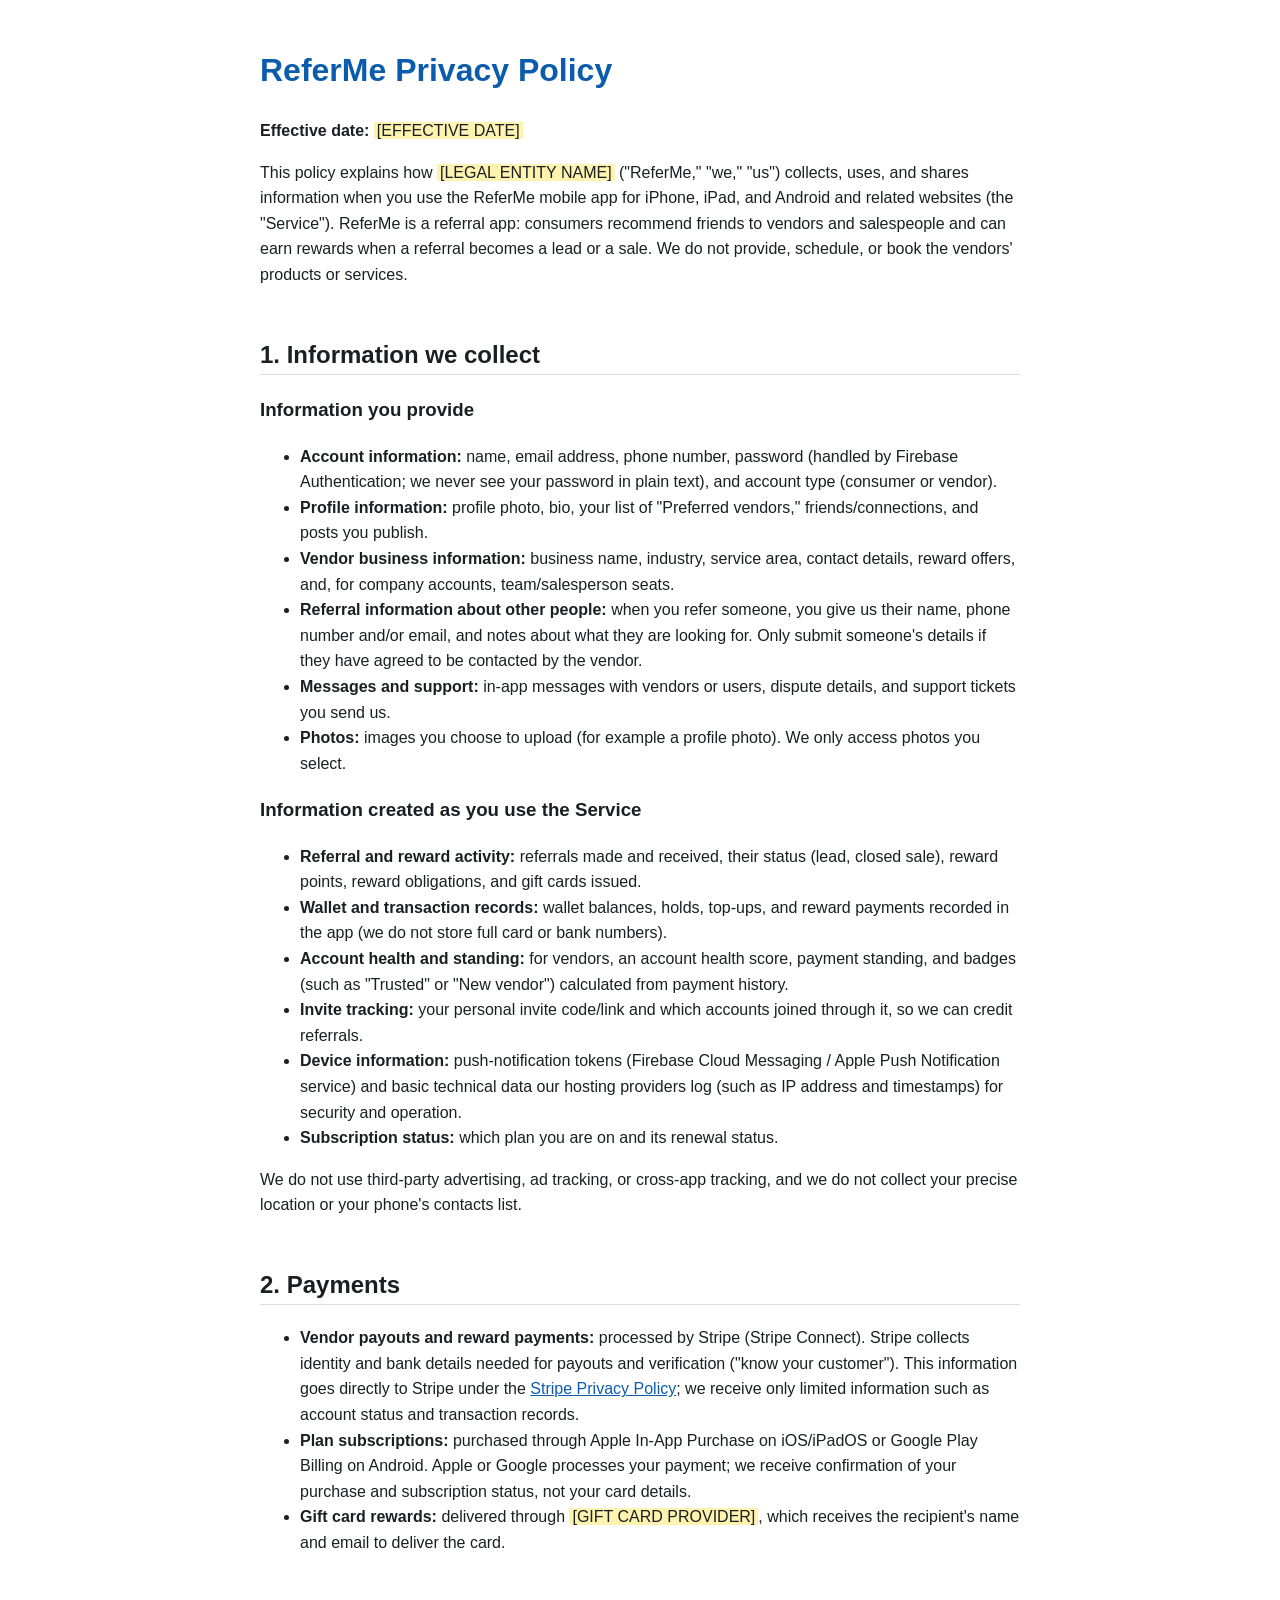
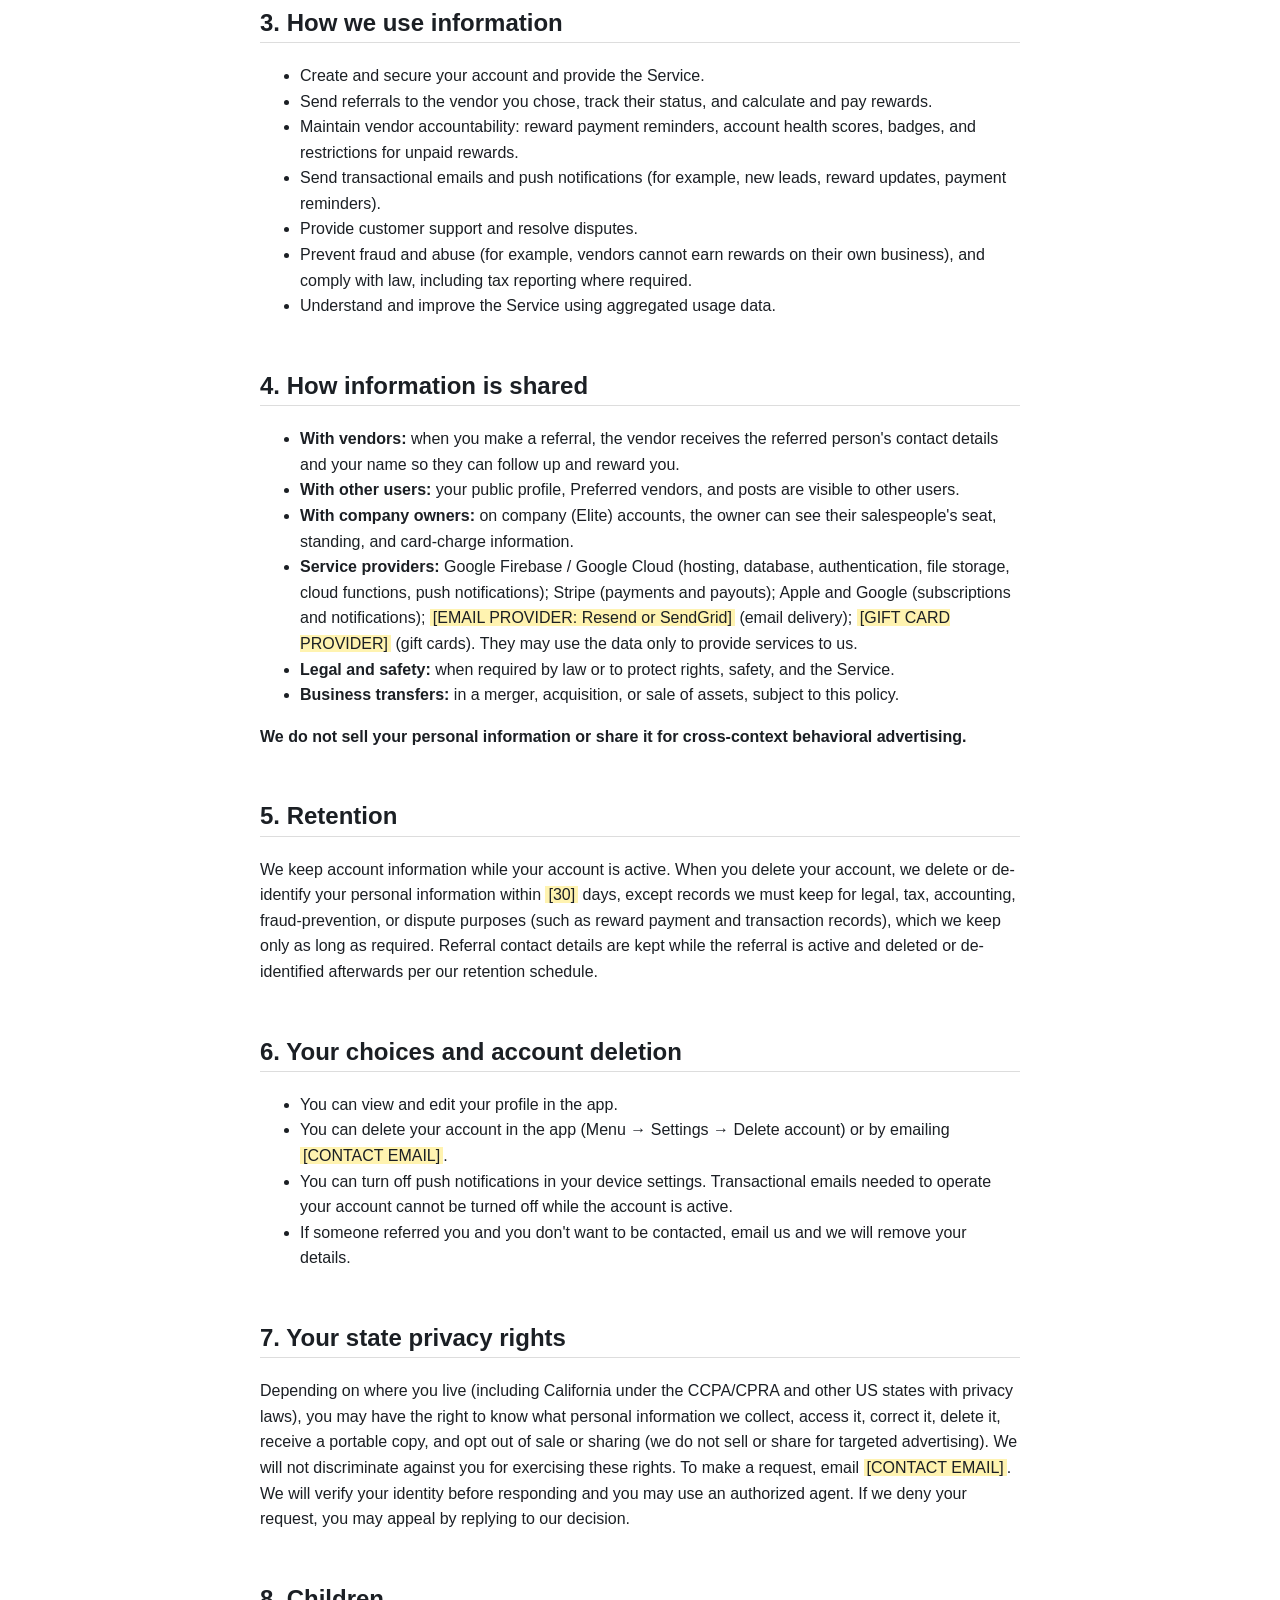
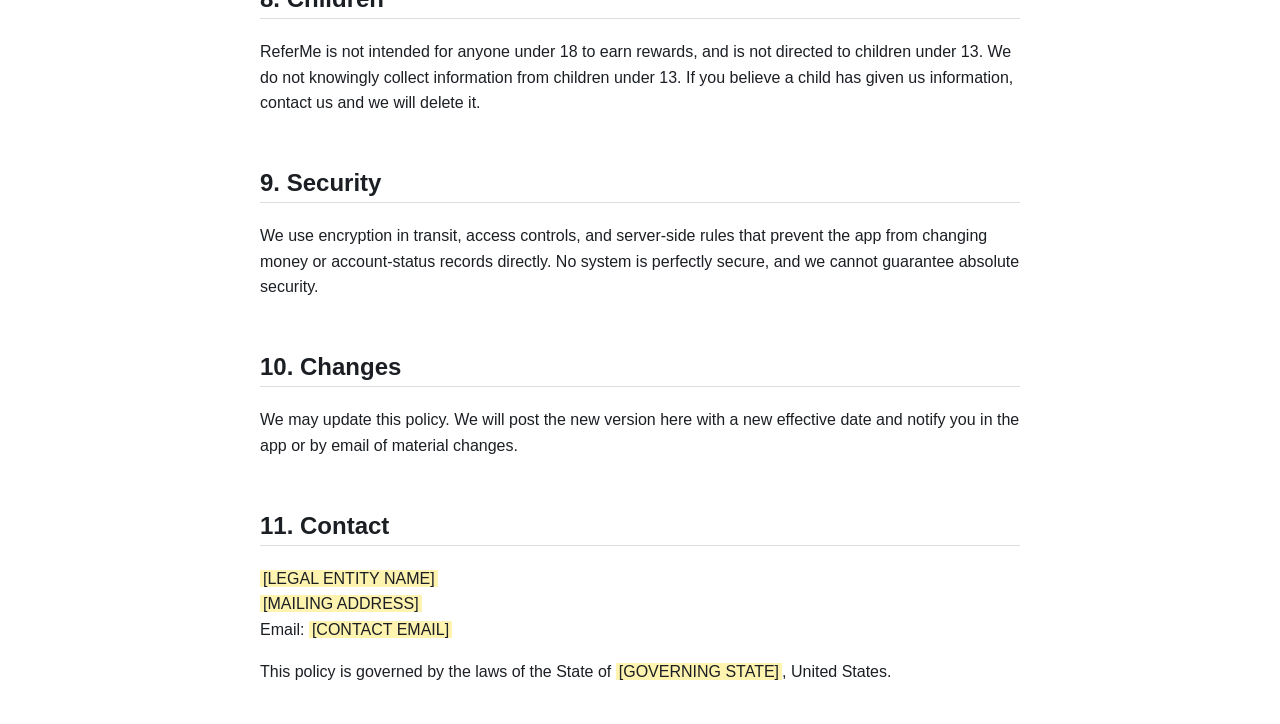
==== privacy.html @ cc39cfc4 "ReferMe privacy policy" ====
<!doctype html><html lang="en"><head><meta charset="utf-8"><meta name="viewport" content="width=device-width,initial-scale=1"><title>ReferMe Privacy Policy</title><link rel="stylesheet" href="style.css"></head><body>
<h1>ReferMe Privacy Policy</h1>
<p><strong>Effective date:</strong> <span class="ph">[EFFECTIVE DATE]</span></p>
<p>This policy explains how <span class="ph">[LEGAL ENTITY NAME]</span> ("ReferMe," "we," "us") collects, uses, and shares information when you use the ReferMe mobile app for iPhone, iPad, and Android and related websites (the "Service"). ReferMe is a referral app: consumers recommend friends to vendors and salespeople and can earn rewards when a referral becomes a lead or a sale. We do not provide, schedule, or book the vendors' products or services.</p>

<h2>1. Information we collect</h2>
<h3>Information you provide</h3>
<ul>
<li><strong>Account information:</strong> name, email address, phone number, password (handled by Firebase Authentication; we never see your password in plain text), and account type (consumer or vendor).</li>
<li><strong>Profile information:</strong> profile photo, bio, your list of "Preferred vendors," friends/connections, and posts you publish.</li>
<li><strong>Vendor business information:</strong> business name, industry, service area, contact details, reward offers, and, for company accounts, team/salesperson seats.</li>
<li><strong>Referral information about other people:</strong> when you refer someone, you give us their name, phone number and/or email, and notes about what they are looking for. Only submit someone's details if they have agreed to be contacted by the vendor.</li>
<li><strong>Messages and support:</strong> in-app messages with vendors or users, dispute details, and support tickets you send us.</li>
<li><strong>Photos:</strong> images you choose to upload (for example a profile photo). We only access photos you select.</li>
</ul>
<h3>Information created as you use the Service</h3>
<ul>
<li><strong>Referral and reward activity:</strong> referrals made and received, their status (lead, closed sale), reward points, reward obligations, and gift cards issued.</li>
<li><strong>Wallet and transaction records:</strong> wallet balances, holds, top-ups, and reward payments recorded in the app (we do not store full card or bank numbers).</li>
<li><strong>Account health and standing:</strong> for vendors, an account health score, payment standing, and badges (such as "Trusted" or "New vendor") calculated from payment history.</li>
<li><strong>Invite tracking:</strong> your personal invite code/link and which accounts joined through it, so we can credit referrals.</li>
<li><strong>Device information:</strong> push-notification tokens (Firebase Cloud Messaging / Apple Push Notification service) and basic technical data our hosting providers log (such as IP address and timestamps) for security and operation.</li>
<li><strong>Subscription status:</strong> which plan you are on and its renewal status.</li>
</ul>
<p>We do not use third-party advertising, ad tracking, or cross-app tracking, and we do not collect your precise location or your phone's contacts list.</p>

<h2>2. Payments</h2>
<ul>
<li><strong>Vendor payouts and reward payments:</strong> processed by Stripe (Stripe Connect). Stripe collects identity and bank details needed for payouts and verification ("know your customer"). This information goes directly to Stripe under the <a href="https://stripe.com/privacy">Stripe Privacy Policy</a>; we receive only limited information such as account status and transaction records.</li>
<li><strong>Plan subscriptions:</strong> purchased through Apple In-App Purchase on iOS/iPadOS or Google Play Billing on Android. Apple or Google processes your payment; we receive confirmation of your purchase and subscription status, not your card details.</li>
<li><strong>Gift card rewards:</strong> delivered through <span class="ph">[GIFT CARD PROVIDER]</span>, which receives the recipient's name and email to deliver the card.</li>
</ul>

<h2>3. How we use information</h2>
<ul>
<li>Create and secure your account and provide the Service.</li>
<li>Send referrals to the vendor you chose, track their status, and calculate and pay rewards.</li>
<li>Maintain vendor accountability: reward payment reminders, account health scores, badges, and restrictions for unpaid rewards.</li>
<li>Send transactional emails and push notifications (for example, new leads, reward updates, payment reminders).</li>
<li>Provide customer support and resolve disputes.</li>
<li>Prevent fraud and abuse (for example, vendors cannot earn rewards on their own business), and comply with law, including tax reporting where required.</li>
<li>Understand and improve the Service using aggregated usage data.</li>
</ul>

<h2>4. How information is shared</h2>
<ul>
<li><strong>With vendors:</strong> when you make a referral, the vendor receives the referred person's contact details and your name so they can follow up and reward you.</li>
<li><strong>With other users:</strong> your public profile, Preferred vendors, and posts are visible to other users.</li>
<li><strong>With company owners:</strong> on company (Elite) accounts, the owner can see their salespeople's seat, standing, and card-charge information.</li>
<li><strong>Service providers:</strong> Google Firebase / Google Cloud (hosting, database, authentication, file storage, cloud functions, push notifications); Stripe (payments and payouts); Apple and Google (subscriptions and notifications); <span class="ph">[EMAIL PROVIDER: Resend or SendGrid]</span> (email delivery); <span class="ph">[GIFT CARD PROVIDER]</span> (gift cards). They may use the data only to provide services to us.</li>
<li><strong>Legal and safety:</strong> when required by law or to protect rights, safety, and the Service.</li>
<li><strong>Business transfers:</strong> in a merger, acquisition, or sale of assets, subject to this policy.</li>
</ul>
<p><strong>We do not sell your personal information or share it for cross-context behavioral advertising.</strong></p>

<h2>5. Retention</h2>
<p>We keep account information while your account is active. When you delete your account, we delete or de-identify your personal information within <span class="ph">[30]</span> days, except records we must keep for legal, tax, accounting, fraud-prevention, or dispute purposes (such as reward payment and transaction records), which we keep only as long as required. Referral contact details are kept while the referral is active and deleted or de-identified afterwards per our retention schedule.</p>

<h2>6. Your choices and account deletion</h2>
<ul>
<li>You can view and edit your profile in the app.</li>
<li>You can delete your account in the app (Menu &rarr; Settings &rarr; Delete account) or by emailing <span class="ph">[CONTACT EMAIL]</span>.</li>
<li>You can turn off push notifications in your device settings. Transactional emails needed to operate your account cannot be turned off while the account is active.</li>
<li>If someone referred you and you don't want to be contacted, email us and we will remove your details.</li>
</ul>

<h2>7. Your state privacy rights</h2>
<p>Depending on where you live (including California under the CCPA/CPRA and other US states with privacy laws), you may have the right to know what personal information we collect, access it, correct it, delete it, receive a portable copy, and opt out of sale or sharing (we do not sell or share for targeted advertising). We will not discriminate against you for exercising these rights. To make a request, email <span class="ph">[CONTACT EMAIL]</span>. We will verify your identity before responding and you may use an authorized agent. If we deny your request, you may appeal by replying to our decision.</p>

<h2>8. Children</h2>
<p>ReferMe is not intended for anyone under 18 to earn rewards, and is not directed to children under 13. We do not knowingly collect information from children under 13. If you believe a child has given us information, contact us and we will delete it.</p>

<h2>9. Security</h2>
<p>We use encryption in transit, access controls, and server-side rules that prevent the app from changing money or account-status records directly. No system is perfectly secure, and we cannot guarantee absolute security.</p>

<h2>10. Changes</h2>
<p>We may update this policy. We will post the new version here with a new effective date and notify you in the app or by email of material changes.</p>

<h2>11. Contact</h2>
<p><span class="ph">[LEGAL ENTITY NAME]</span><br><span class="ph">[MAILING ADDRESS]</span><br>Email: <span class="ph">[CONTACT EMAIL]</span></p>
<p>This policy is governed by the laws of the State of <span class="ph">[GOVERNING STATE]</span>, United States.</p>
</body></html>
---- style.css ----
body{font:16px/1.6 -apple-system,Segoe UI,Roboto,sans-serif;max-width:760px;margin:0 auto;padding:24px;color:#1b1f24}
h1{color:#0b5cad}h2{margin-top:2em;border-bottom:1px solid #ddd}table{border-collapse:collapse;width:100%;font-size:14px}
td,th{border:1px solid #ccc;padding:6px;vertical-align:top}.ph{background:#fff3b0;padding:0 3px}a{color:#0b5cad}
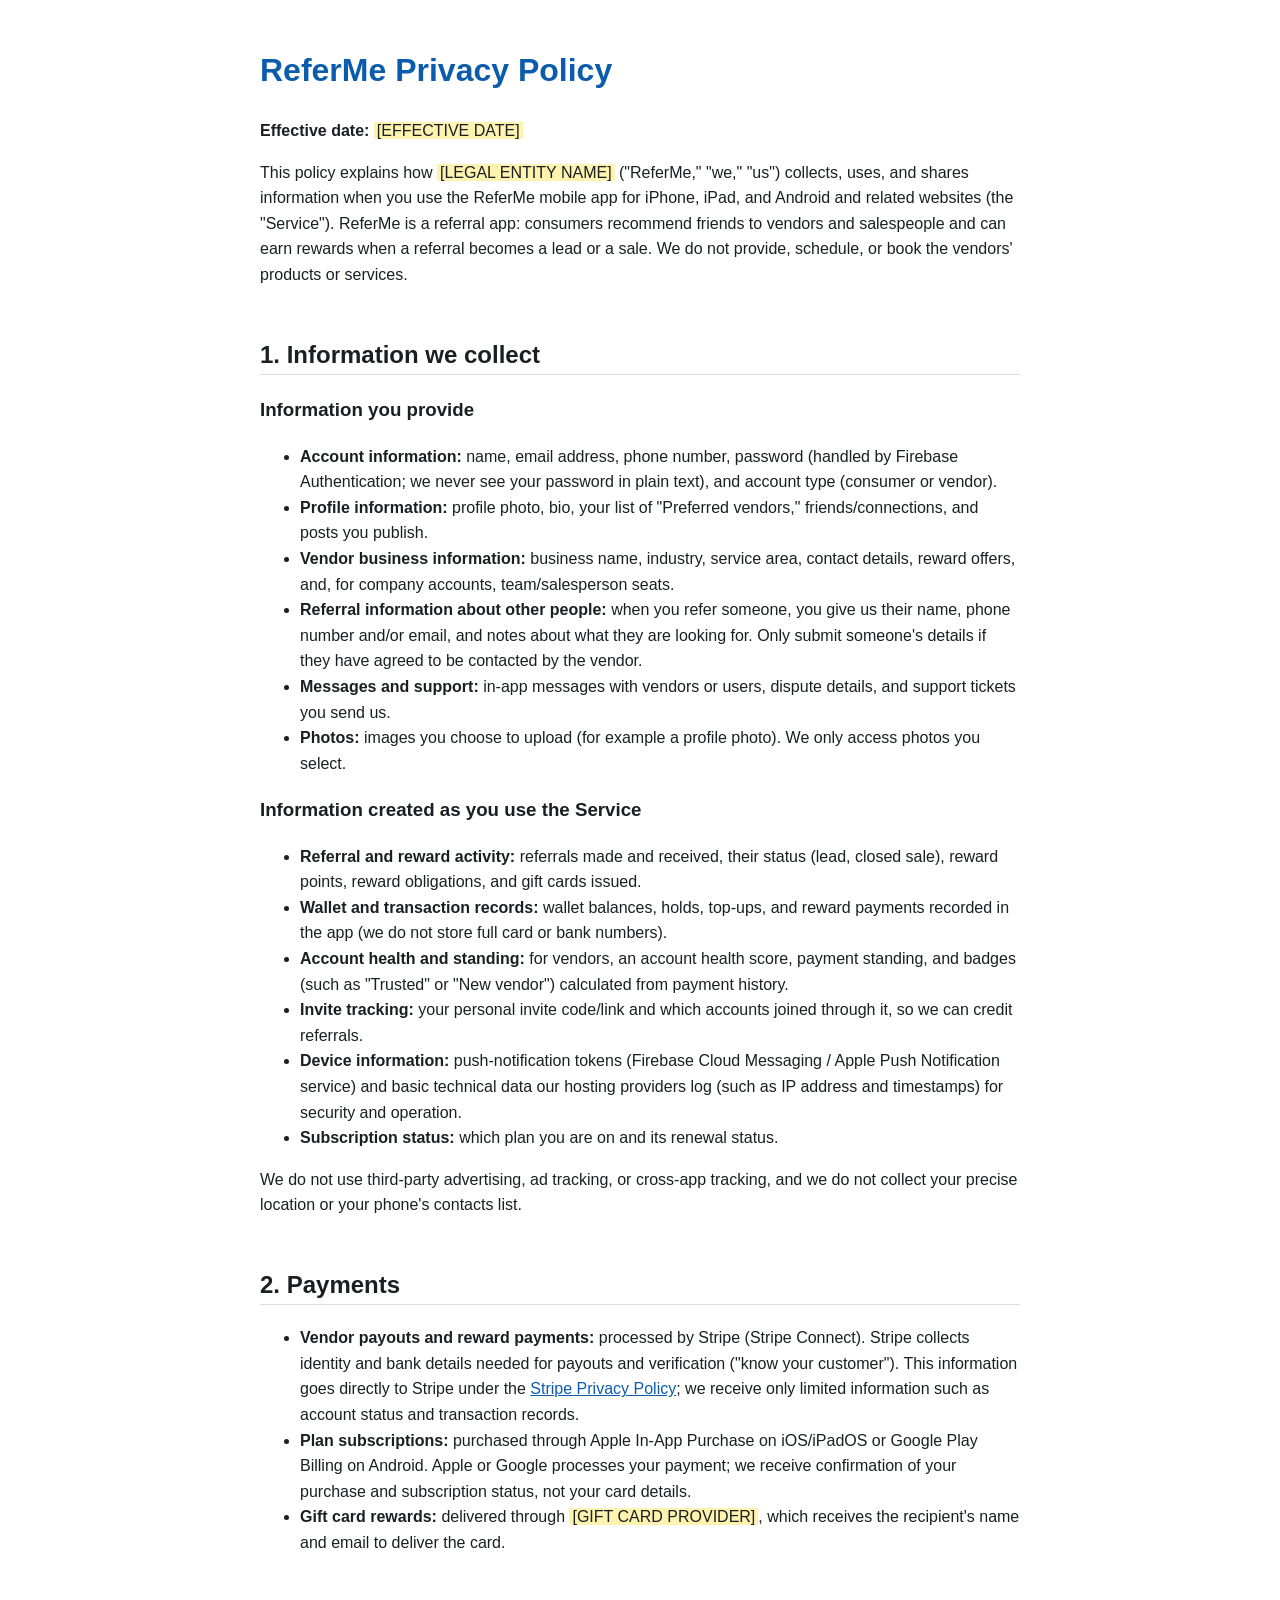
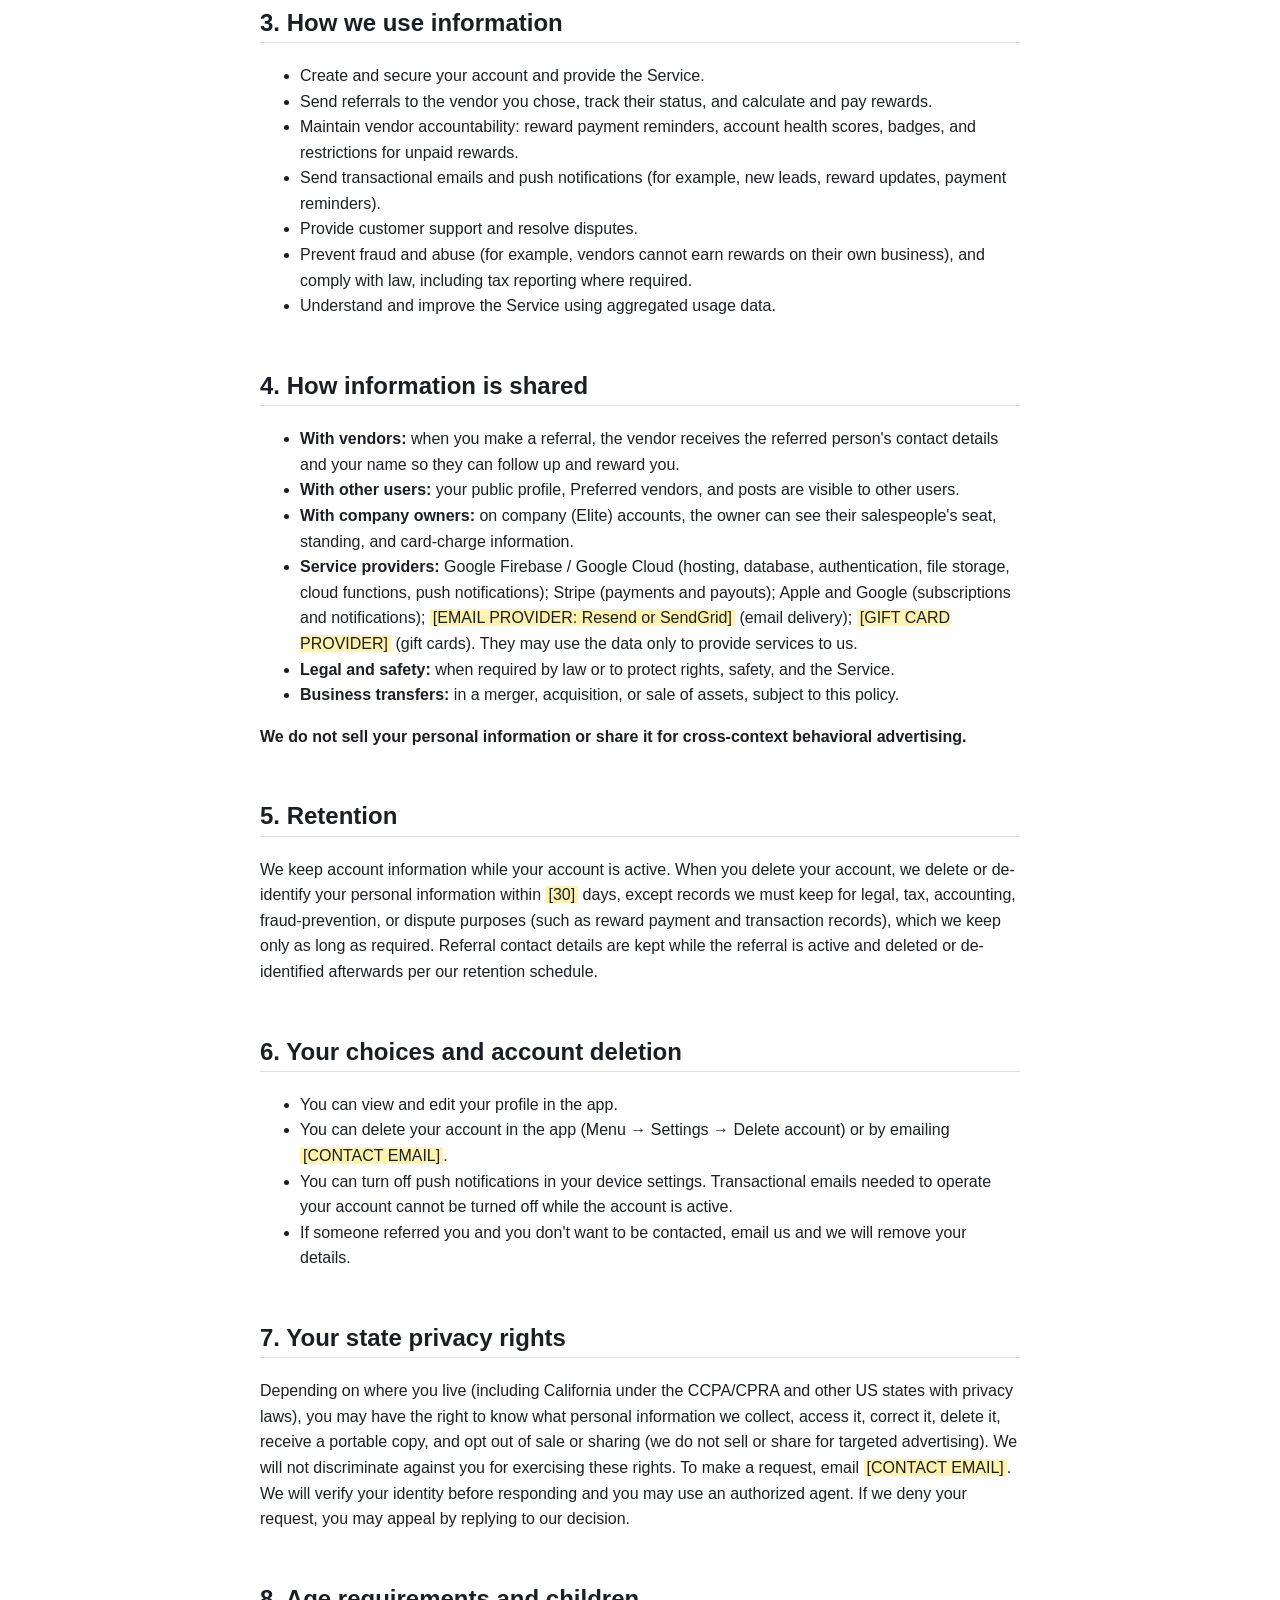
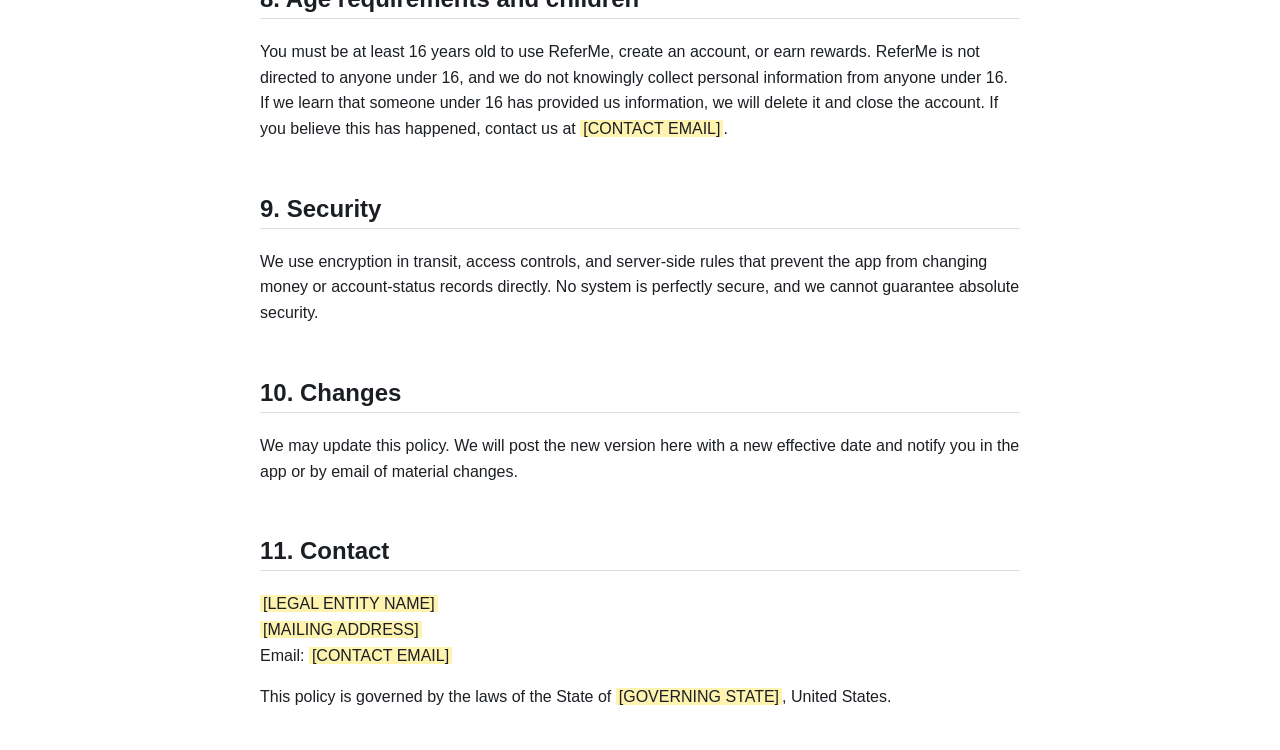
==== commit 4b8fb468: "Age requirement: 16+ to use and earn rewards" ====
--- a/privacy.html
+++ b/privacy.html
@@ -67,8 +67,8 @@
 <h2>7. Your state privacy rights</h2>
 <p>Depending on where you live (including California under the CCPA/CPRA and other US states with privacy laws), you may have the right to know what personal information we collect, access it, correct it, delete it, receive a portable copy, and opt out of sale or sharing (we do not sell or share for targeted advertising). We will not discriminate against you for exercising these rights. To make a request, email <span class="ph">[CONTACT EMAIL]</span>. We will verify your identity before responding and you may use an authorized agent. If we deny your request, you may appeal by replying to our decision.</p>
 
-<h2>8. Children</h2>
-<p>ReferMe is not intended for anyone under 18 to earn rewards, and is not directed to children under 13. We do not knowingly collect information from children under 13. If you believe a child has given us information, contact us and we will delete it.</p>
+<h2>8. Age requirements and children</h2>
+<p>You must be at least 16 years old to use ReferMe, create an account, or earn rewards. ReferMe is not directed to anyone under 16, and we do not knowingly collect personal information from anyone under 16. If we learn that someone under 16 has provided us information, we will delete it and close the account. If you believe this has happened, contact us at <span class="ph">[CONTACT EMAIL]</span>.</p>
 
 <h2>9. Security</h2>
 <p>We use encryption in transit, access controls, and server-side rules that prevent the app from changing money or account-status records directly. No system is perfectly secure, and we cannot guarantee absolute security.</p>
